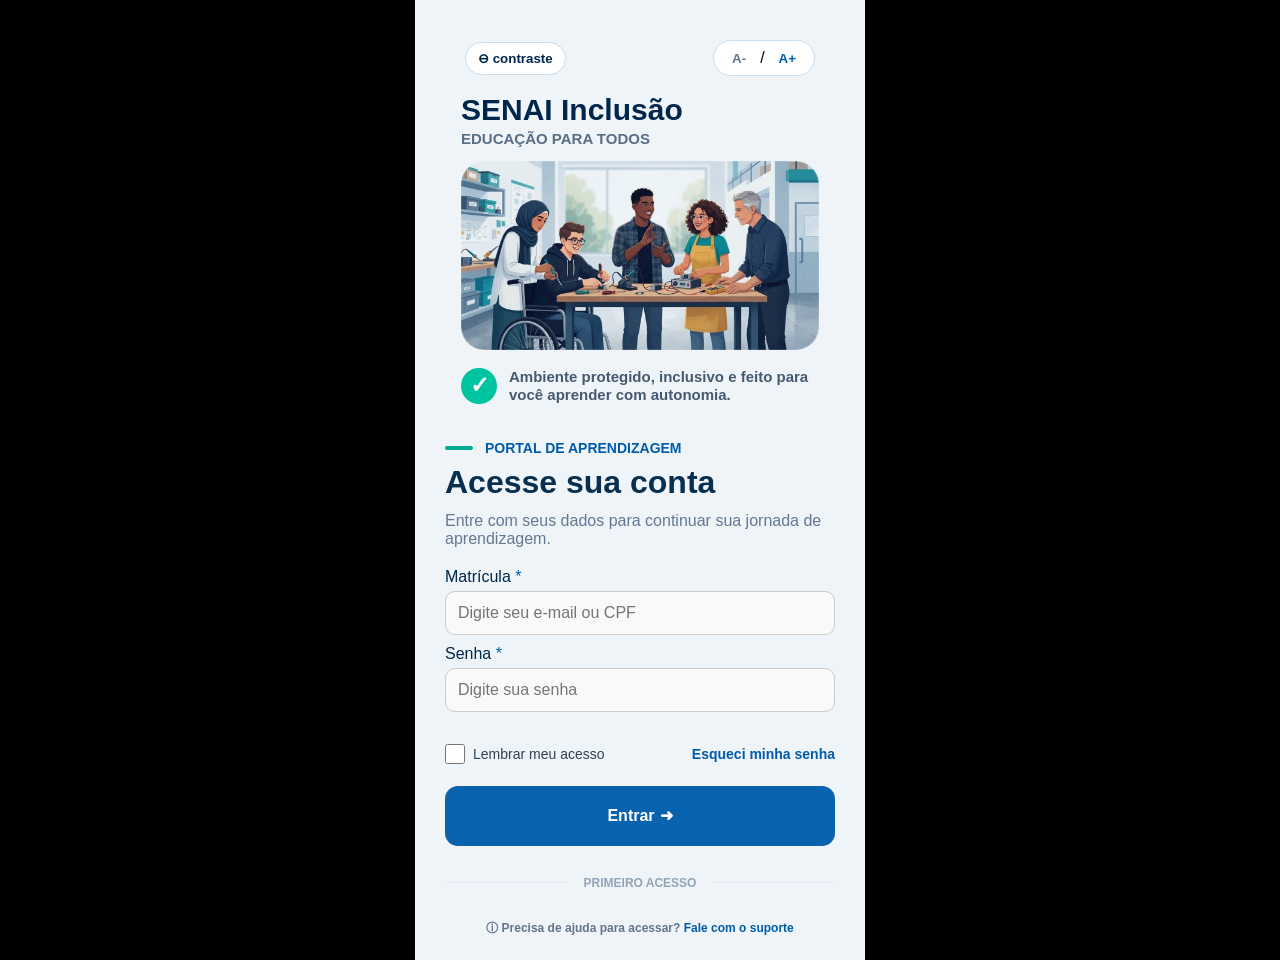
==== index.html @ f700d912 "mudança css" ====
<!DOCTYPE html>
<html lang="pt-BR">
<head>
    <meta charset="UTF-8">
    <meta name="viewport" content="width=device-width, initial-scale=1.0">
    <title>SENAI INCLUSÃO - login</title>

    <style>
    /* mudando a tela principal */
       
   body {
    margin: 0;
    padding: 0;

    width: 100%;
    min-height: 100vh;
    min-height: 100svh;

    font-family: Arial, sans-serif;
    background-color: black;

    display: flex;
    justify-content: center;
    align-items: flex-start;
}


    /*mudando para o formato mobile*/
form{
    background-color: #EEF4F8;
    padding : 30px;
    box-shadow: 0 0 20px color: green;
    width: 390px;
    height: 900px;
}
             
/*mudando os text de informação*/
input{
    width: 100%;
    padding: 12px;
    border: 1px solid #ccc;
    border-radius: 10px;
    font-size: 16px;
    box-sizing: border-box;
    margin-top: 5px;
    margin-bottom: 10px;
    background-color: #f9f9f9;
}

  /*tamanho da imagem*/
img{
    border-radius: 10px;
    width: 100%;
    mix-blend-mode: multiply;
}

/*mudando o local dos butões de cima*/
.acecibilidade{
    display: flex;
    justify-content: space-between;
    align-items: center;

    width: 100%;
    padding: 10px 20px;
    box-sizing: border-box;
}
/*mudando as cores e o tamanho*/
.contraste,
.tamanho-fonte {
    display: flex;
    justify-content: center;
    align-items: center;

    background-color: white;
    border: 1px solid #cbddeb;
    border-radius: 20px;
    padding: 8px 12px;
}
/*mudando a cor do constraste apenas*/
.contraste{
    color: #00274B;
}
/*mudando o tamanho*/
.tamanho-fonte {
    gap: 8px;
}

/*deixando os button bonitos e apresentaveis*/
button {
    background: none;
    border: none;
    cursor: pointer;
    color: #64748B;
    font-weight: bold;
}
/*mudando a cor do A+*/
.paint{
    color: #005CAA;
}

/*Ajustar proporção da imagem*/
.conteudo{
    width: 100%;
    max-width: 420px;
    padding: 16px;
    margin: 0 auto;
    box-sizing: border-box;
}

/*Ajustar proporção dos textos*/
.conteudo h1{
    font-size: 30px;
    color: #00274B;
    margin: 0 0 18px;
}

/*Ajustar proporção do tamanho do subtitulo, espaçamento etc*/
.subtitulo{
    font-size: 14px;
    color: #5A6E85;
    margin: 0 0 18px;
    font-size: 15px;
    font-weight: bold;

}

/*Ajustar largura desse texto com outro*/
.desc{
    line-height: 0.50;
}

/*Ajustar os textos com a proporção da imagem*/
.imagem-principal {
    width: 100%;
    height: auto;
    display: block;
    border-radius: 22px;
    margin-bottom: 18px;
}

/*Ajustar para ficar alinhado ao "emoji"*/
.descricao{
    display: flex;
    align-items: center;
    gap: 12px;


}

/*Imagem em volta do icone de confirmação verde*/
.icone-confirmacao{
    width: 36px;
    height: 36px;
    min-width: 36px;
    border-radius: 50%;
    background-color: #00C49F;
    color: white;

    display: flex;
    align-items: center;
    justify-content: center;

    font-size: 23px;
    font-weight: bold;
}

/*Ajustar texto e cor do titulo*/
.descricao p {
    margin: 0;
    color: #465970;
    font-size: 15px;
    font-weight: bold;
    line-height: 1.2;
}

/*Ajustar tamanho, cor e formatação do texto para os dados*/
.identificacao {
    display: flex;
    align-items: center;
    gap: 12px;

    color: #0061b5;
    font-weight: bold;
    font-size: 14px;
    margin-bottom: 12px;
}

/*Linha ao lado verde*/
.linha {
    width: 28px;
    height: 4px;
    background-color: #00A896;
    border-radius: 5px;
}

/*Ajustar tamanho do texto*/
h1 {
    color: #082f50;
    font-size: 32px;
    margin: 0 0 10px;
}

/*Ajustar espaçamento de texto*/
.descricao {
    color: #647894;
    font-size: 16px;
    line-height: 1.1;
    margin-bottom: 20px;
}

/*juntar os textos para ficarem mais proximos*/
.juntar-descricao{
    line-height: 0.90;
}

/*Mudar cor individualmente do asteristico*/
.asteristico{
    color: #005CAA;
}

/*ajustar posição da checkbox*/
.opcoes {
    display: flex;
    align-items: center;
    justify-content: space-between;
    gap: 8px;
    width: 100%;
    margin: 22px 0;
}

/*Ajustar fonte da frase da checkbox*/
.lembrar {
    display: flex;
    align-items: center;
    gap: 8px;
    white-space: nowrap;
    font-size: 14px;
    color: #334155;
    cursor: pointer;
}

/*Ajustar proporção do checkbox*/
.lembrar input {
    width: 20px;
    height: 20px;
    margin: 0;
    accent-color: #005CAA;
    cursor: pointer;
}

/*ajustar cor e posição do "esqueci minha senha"*/
.esqueci {
    font-size: 14px;
    font-weight: bold;
    color: #005CAA;
    white-space: nowrap;
}

/*Ajustando button*/
.entrar {
    height: 60px;
    box-sizing: border-box;

    display: flex;
    align-items: center;
    justify-content: center;
    gap: 5px;

    background-color: #0862ad;
    color: white;

    border: none;
    border-radius: 13px;
    
    font-weight: bold;
    text-decoration: none;

    cursor: pointer;
}

/*ajustando o local do divisor*/
.divisor {
    display: flex;
    align-items: center;
    gap: 16px;
    margin: 30px 0;
}

/*criando divisor ao lado*/
.divisor span {
    flex: 1;
    height: 1px;
    background-color: #E2E8F0;
}

/*mudando formatação dentro da divisão*/
.divisor p {
    margin: 0;
    color: #94A3B8;
    font-size: 12px;
    font-weight: bold;
    white-space: nowrap;
}

/*ajustando alinhamento do suporte */
.suporte{
    margin: 0;
    color: #64748B;
    font-size: 12px;
    font-weight: bold;
    white-space: nowrap;
}

/*tirando o sublinhamento e colocando uma nova cor */
.clique{
    text-decoration: none;
    color: #005CAA;
}

a{
 text-decoration: none;
 color:white
}
    </style>

</head>
<body>
    <form>
    
<div class="acecibilidade">
<button class="contraste">⊖ contraste</button>


<div class="tamanho-fonte">
<button>A-</button> 
<span>/</span>
<button class="paint">A+</button>
</div>

</div>

<div class="conteudo">

    <div class="desc">
<H1>SENAI Inclusão</H1>
<p class="subtitulo">EDUCAÇÃO PARA TODOS</p>

</div>

<img class="imagem-principal" src="/img/imagem trabalho.jpeg" alt="imagem da tela de login">

<div class="descricao">
    <div class="icone-confirmacao">✓</div>

<p>Ambiente protegido, inclusivo e feito para você aprender com autonomia.</p>

    </div>
</div>

<div class="login-pasta">

    <div class="identificacao">
    <span class="linha"></span>
    
    <span style="color: #005CAA;"> PORTAL DE APRENDIZAGEM</span>
    </div>
    

    <div class="juntar-descricao">
    <H1>Acesse sua conta</H1>
    <p class="descricao">Entre com seus dados para continuar sua jornada de aprendizagem.</p>
    </div>


     <label style="color: #00274B;" for="matricula">Matrícula <span class="asteristico">*</span></label>
        <div class="campo">
        <span></span>
    <input type="text"
    placeholder="Digite seu e-mail ou CPF"
    id="matricula">
    </div>


    <label style="color: #00274B;" for="senha">Senha <span class="asteristico">*</span></label>
        <div class="campo">
            <span></span>
    <input type="text"
    placeholder="Digite sua senha"
    id="senha">
     <span></span>

    <br>

    
<div class="opcoes">

    <label class="lembrar">
        <input type="checkbox">
        Lembrar meu acesso
    </label>

    <a class="esqueci" href="">Esqueci minha senha</a>

</div>

<center>
    <a href="telainicio.html" class="entrar">
    Entrar <span>➜</span>
    </a>
</center>


<div class="divisor">
    <span></span>
<p>PRIMEIRO ACESSO</p>
    <span></span>
</div>

<center>
<p class="suporte">
        ⓘ Precisa de ajuda para acessar?
        <a class="clique" href="">Fale com o suporte</a>
    </p>
</center>

</form>

</div>

</body>
</html>
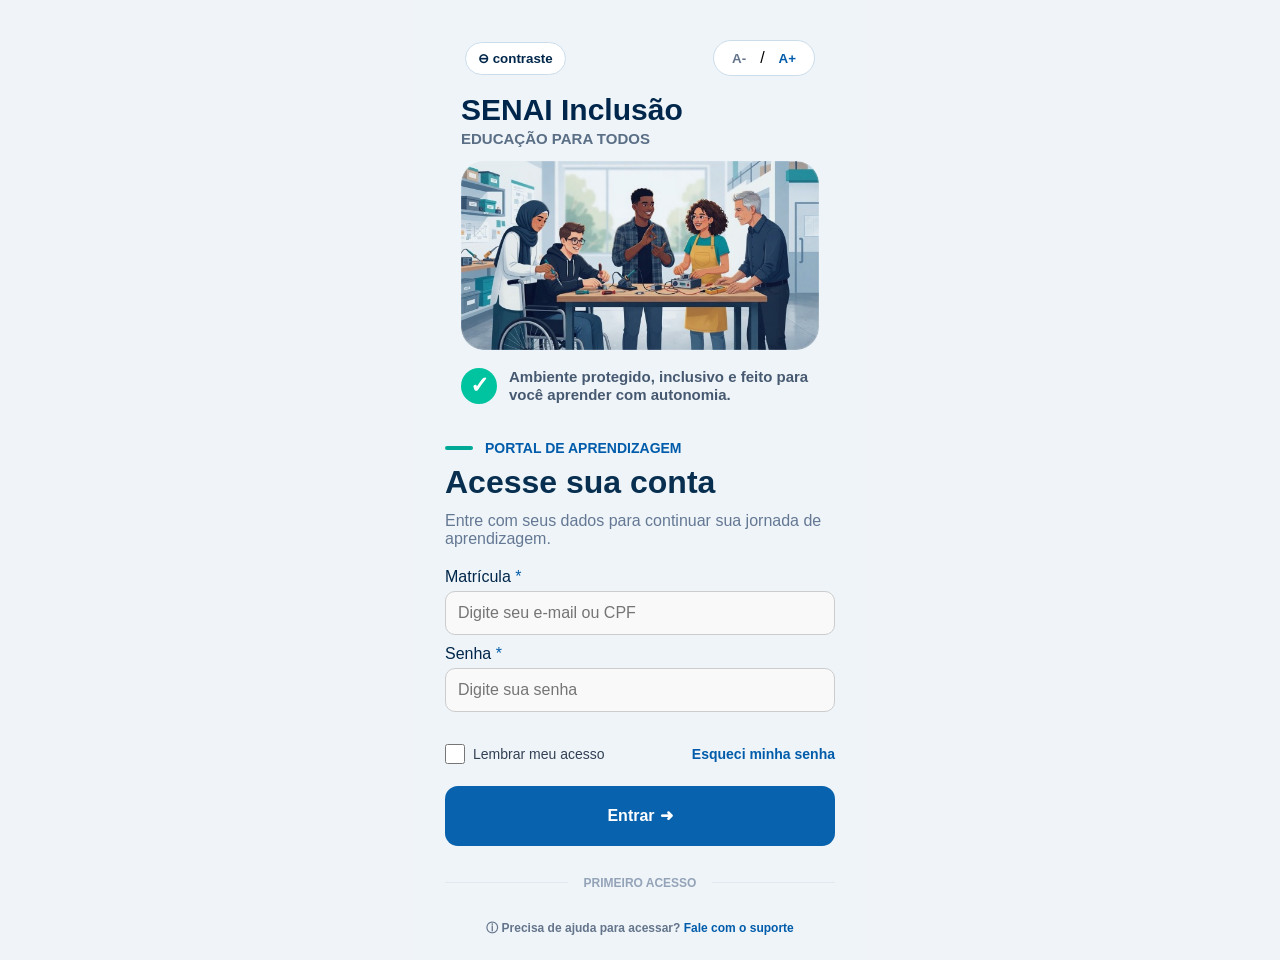
==== commit 6b1e4287: "mudança de rederecionamento e nova tela de rotas com testes de css fora de pastas criadas." ====
--- a/index.html
+++ b/index.html
@@ -5,328 +5,13 @@
     <meta name="viewport" content="width=device-width, initial-scale=1.0">
     <title>SENAI INCLUSÃO - login</title>
 
-    <style>
-    /* mudando a tela principal */
-       
-   body {
-    margin: 0;
-    padding: 0;
-
-    width: 100%;
-    min-height: 100vh;
-    min-height: 100svh;
-
-    font-family: Arial, sans-serif;
-    background-color: black;
-
-    display: flex;
-    justify-content: center;
-    align-items: flex-start;
-}
-
-
-    /*mudando para o formato mobile*/
-form{
-    background-color: #EEF4F8;
-    padding : 30px;
-    box-shadow: 0 0 20px color: green;
-    width: 390px;
-    height: 900px;
-}
-             
-/*mudando os text de informação*/
-input{
-    width: 100%;
-    padding: 12px;
-    border: 1px solid #ccc;
-    border-radius: 10px;
-    font-size: 16px;
-    box-sizing: border-box;
-    margin-top: 5px;
-    margin-bottom: 10px;
-    background-color: #f9f9f9;
-}
-
-  /*tamanho da imagem*/
-img{
-    border-radius: 10px;
-    width: 100%;
-    mix-blend-mode: multiply;
-}
-
-/*mudando o local dos butões de cima*/
-.acecibilidade{
-    display: flex;
-    justify-content: space-between;
-    align-items: center;
-
-    width: 100%;
-    padding: 10px 20px;
-    box-sizing: border-box;
-}
-/*mudando as cores e o tamanho*/
-.contraste,
-.tamanho-fonte {
-    display: flex;
-    justify-content: center;
-    align-items: center;
-
-    background-color: white;
-    border: 1px solid #cbddeb;
-    border-radius: 20px;
-    padding: 8px 12px;
-}
-/*mudando a cor do constraste apenas*/
-.contraste{
-    color: #00274B;
-}
-/*mudando o tamanho*/
-.tamanho-fonte {
-    gap: 8px;
-}
-
-/*deixando os button bonitos e apresentaveis*/
-button {
-    background: none;
-    border: none;
-    cursor: pointer;
-    color: #64748B;
-    font-weight: bold;
-}
-/*mudando a cor do A+*/
-.paint{
-    color: #005CAA;
-}
-
-/*Ajustar proporção da imagem*/
-.conteudo{
-    width: 100%;
-    max-width: 420px;
-    padding: 16px;
-    margin: 0 auto;
-    box-sizing: border-box;
-}
-
-/*Ajustar proporção dos textos*/
-.conteudo h1{
-    font-size: 30px;
-    color: #00274B;
-    margin: 0 0 18px;
-}
-
-/*Ajustar proporção do tamanho do subtitulo, espaçamento etc*/
-.subtitulo{
-    font-size: 14px;
-    color: #5A6E85;
-    margin: 0 0 18px;
-    font-size: 15px;
-    font-weight: bold;
-
-}
-
-/*Ajustar largura desse texto com outro*/
-.desc{
-    line-height: 0.50;
-}
-
-/*Ajustar os textos com a proporção da imagem*/
-.imagem-principal {
-    width: 100%;
-    height: auto;
-    display: block;
-    border-radius: 22px;
-    margin-bottom: 18px;
-}
-
-/*Ajustar para ficar alinhado ao "emoji"*/
-.descricao{
-    display: flex;
-    align-items: center;
-    gap: 12px;
-
-
-}
-
-/*Imagem em volta do icone de confirmação verde*/
-.icone-confirmacao{
-    width: 36px;
-    height: 36px;
-    min-width: 36px;
-    border-radius: 50%;
-    background-color: #00C49F;
-    color: white;
-
-    display: flex;
-    align-items: center;
-    justify-content: center;
-
-    font-size: 23px;
-    font-weight: bold;
-}
-
-/*Ajustar texto e cor do titulo*/
-.descricao p {
-    margin: 0;
-    color: #465970;
-    font-size: 15px;
-    font-weight: bold;
-    line-height: 1.2;
-}
-
-/*Ajustar tamanho, cor e formatação do texto para os dados*/
-.identificacao {
-    display: flex;
-    align-items: center;
-    gap: 12px;
-
-    color: #0061b5;
-    font-weight: bold;
-    font-size: 14px;
-    margin-bottom: 12px;
-}
-
-/*Linha ao lado verde*/
-.linha {
-    width: 28px;
-    height: 4px;
-    background-color: #00A896;
-    border-radius: 5px;
-}
-
-/*Ajustar tamanho do texto*/
-h1 {
-    color: #082f50;
-    font-size: 32px;
-    margin: 0 0 10px;
-}
-
-/*Ajustar espaçamento de texto*/
-.descricao {
-    color: #647894;
-    font-size: 16px;
-    line-height: 1.1;
-    margin-bottom: 20px;
-}
-
-/*juntar os textos para ficarem mais proximos*/
-.juntar-descricao{
-    line-height: 0.90;
-}
-
-/*Mudar cor individualmente do asteristico*/
-.asteristico{
-    color: #005CAA;
-}
-
-/*ajustar posição da checkbox*/
-.opcoes {
-    display: flex;
-    align-items: center;
-    justify-content: space-between;
-    gap: 8px;
-    width: 100%;
-    margin: 22px 0;
-}
-
-/*Ajustar fonte da frase da checkbox*/
-.lembrar {
-    display: flex;
-    align-items: center;
-    gap: 8px;
-    white-space: nowrap;
-    font-size: 14px;
-    color: #334155;
-    cursor: pointer;
-}
-
-/*Ajustar proporção do checkbox*/
-.lembrar input {
-    width: 20px;
-    height: 20px;
-    margin: 0;
-    accent-color: #005CAA;
-    cursor: pointer;
-}
-
-/*ajustar cor e posição do "esqueci minha senha"*/
-.esqueci {
-    font-size: 14px;
-    font-weight: bold;
-    color: #005CAA;
-    white-space: nowrap;
-}
-
-/*Ajustando button*/
-.entrar {
-    height: 60px;
-    box-sizing: border-box;
-
-    display: flex;
-    align-items: center;
-    justify-content: center;
-    gap: 5px;
-
-    background-color: #0862ad;
-    color: white;
-
-    border: none;
-    border-radius: 13px;
-    
-    font-weight: bold;
-    text-decoration: none;
-
-    cursor: pointer;
-}
-
-/*ajustando o local do divisor*/
-.divisor {
-    display: flex;
-    align-items: center;
-    gap: 16px;
-    margin: 30px 0;
-}
-
-/*criando divisor ao lado*/
-.divisor span {
-    flex: 1;
-    height: 1px;
-    background-color: #E2E8F0;
-}
-
-/*mudando formatação dentro da divisão*/
-.divisor p {
-    margin: 0;
-    color: #94A3B8;
-    font-size: 12px;
-    font-weight: bold;
-    white-space: nowrap;
-}
-
-/*ajustando alinhamento do suporte */
-.suporte{
-    margin: 0;
-    color: #64748B;
-    font-size: 12px;
-    font-weight: bold;
-    white-space: nowrap;
-}
-
-/*tirando o sublinhamento e colocando uma nova cor */
-.clique{
-    text-decoration: none;
-    color: #005CAA;
-}
-
-a{
- text-decoration: none;
- color:white
-}
-    </style>
+    <!--Rederecionamento css-->
+    <link rel="stylesheet" href="login.css">
 
 </head>
 <body>
     <form>
-    
+    <!--Inicio da tela-->
 <div class="acecibilidade">
 <button class="contraste">⊖ contraste</button>
 
@@ -338,7 +23,7 @@
 </div>
 
 </div>
-
+<!--Parte a cima da imagem colocando os textos-->
 <div class="conteudo">
 
     <div class="desc">
@@ -346,17 +31,17 @@
 <p class="subtitulo">EDUCAÇÃO PARA TODOS</p>
 
 </div>
-
+<!--imagem colocada-->
 <img class="imagem-principal" src="/img/imagem trabalho.jpeg" alt="imagem da tela de login">
 
 <div class="descricao">
     <div class="icone-confirmacao">✓</div>
-
+<!--textos abaixo da imagem-->
 <p>Ambiente protegido, inclusivo e feito para você aprender com autonomia.</p>
 
     </div>
 </div>
-
+<!--Local de login-->
 <div class="login-pasta">
 
     <div class="identificacao">
@@ -415,7 +100,7 @@
 <p>PRIMEIRO ACESSO</p>
     <span></span>
 </div>
-
+<!--rodapé do site - ajuda-->
 <center>
 <p class="suporte">
         ⓘ Precisa de ajuda para acessar?
--- a/login.css
+++ b/login.css
@@ -0,0 +1,315 @@
+       /* mudando a tela principal */
+       
+   body {
+    margin: 0;
+    padding: 0;
+
+    width: 100%;
+    min-height: 100vh;
+    min-height: 100svh;
+
+    font-family: Arial, sans-serif;
+    background-color: #F0F4F8;
+
+    display: flex;
+    justify-content: center;
+    align-items: flex-start;
+}
+
+
+    /*mudando para o formato mobile*/
+form{
+    background-color: #EEF4F8;
+    padding : 30px;
+    box-shadow: 0 0 20px color: green;
+    width: 390px;
+    height: 900px;
+}
+             
+/*mudando os text de informação*/
+input{
+    width: 100%;
+    padding: 12px;
+    border: 1px solid #ccc;
+    border-radius: 10px;
+    font-size: 16px;
+    box-sizing: border-box;
+    margin-top: 5px;
+    margin-bottom: 10px;
+    background-color: #f9f9f9;
+}
+
+  /*tamanho da imagem*/
+img{
+    border-radius: 10px;
+    width: 100%;
+    mix-blend-mode: multiply;
+}
+
+/*mudando o local dos butões de cima*/
+.acecibilidade{
+    display: flex;
+    justify-content: space-between;
+    align-items: center;
+
+    width: 100%;
+    padding: 10px 20px;
+    box-sizing: border-box;
+}
+/*mudando as cores e o tamanho*/
+.contraste,
+.tamanho-fonte {
+    display: flex;
+    justify-content: center;
+    align-items: center;
+
+    background-color: white;
+    border: 1px solid #cbddeb;
+    border-radius: 20px;
+    padding: 8px 12px;
+}
+/*mudando a cor do constraste apenas*/
+.contraste{
+    color: #00274B;
+}
+/*mudando o tamanho*/
+.tamanho-fonte {
+    gap: 8px;
+}
+
+/*deixando os button bonitos e apresentaveis*/
+button {
+    background: none;
+    border: none;
+    cursor: pointer;
+    color: #64748B;
+    font-weight: bold;
+}
+/*mudando a cor do A+*/
+.paint{
+    color: #005CAA;
+}
+
+/*Ajustar proporção da imagem*/
+.conteudo{
+    width: 100%;
+    max-width: 420px;
+    padding: 16px;
+    margin: 0 auto;
+    box-sizing: border-box;
+}
+
+/*Ajustar proporção dos textos*/
+.conteudo h1{
+    font-size: 30px;
+    color: #00274B;
+    margin: 0 0 18px;
+}
+
+/*Ajustar proporção do tamanho do subtitulo, espaçamento etc*/
+.subtitulo{
+    font-size: 14px;
+    color: #5A6E85;
+    margin: 0 0 18px;
+    font-size: 15px;
+    font-weight: bold;
+
+}
+
+/*Ajustar largura desse texto com outro*/
+.desc{
+    line-height: 0.50;
+}
+
+/*Ajustar os textos com a proporção da imagem*/
+.imagem-principal {
+    width: 100%;
+    height: auto;
+    display: block;
+    border-radius: 22px;
+    margin-bottom: 18px;
+}
+
+/*Ajustar para ficar alinhado ao "emoji"*/
+.descricao{
+    display: flex;
+    align-items: center;
+    gap: 12px;
+
+
+}
+
+/*Imagem em volta do icone de confirmação verde*/
+.icone-confirmacao{
+    width: 36px;
+    height: 36px;
+    min-width: 36px;
+    border-radius: 50%;
+    background-color: #00C49F;
+    color: white;
+
+    display: flex;
+    align-items: center;
+    justify-content: center;
+
+    font-size: 23px;
+    font-weight: bold;
+}
+
+/*Ajustar texto e cor do titulo*/
+.descricao p {
+    margin: 0;
+    color: #465970;
+    font-size: 15px;
+    font-weight: bold;
+    line-height: 1.2;
+}
+
+/*Ajustar tamanho, cor e formatação do texto para os dados*/
+.identificacao {
+    display: flex;
+    align-items: center;
+    gap: 12px;
+
+    color: #0061b5;
+    font-weight: bold;
+    font-size: 14px;
+    margin-bottom: 12px;
+}
+
+/*Linha ao lado verde*/
+.linha {
+    width: 28px;
+    height: 4px;
+    background-color: #00A896;
+    border-radius: 5px;
+}
+
+/*Ajustar tamanho do texto*/
+h1 {
+    color: #082f50;
+    font-size: 32px;
+    margin: 0 0 10px;
+}
+
+/*Ajustar espaçamento de texto*/
+.descricao {
+    color: #647894;
+    font-size: 16px;
+    line-height: 1.1;
+    margin-bottom: 20px;
+}
+
+/*juntar os textos para ficarem mais proximos*/
+.juntar-descricao{
+    line-height: 0.90;
+}
+
+/*Mudar cor individualmente do asteristico*/
+.asteristico{
+    color: #005CAA;
+}
+
+/*ajustar posição da checkbox*/
+.opcoes {
+    display: flex;
+    align-items: center;
+    justify-content: space-between;
+    gap: 8px;
+    width: 100%;
+    margin: 22px 0;
+}
+
+/*Ajustar fonte da frase da checkbox*/
+.lembrar {
+    display: flex;
+    align-items: center;
+    gap: 8px;
+    white-space: nowrap;
+    font-size: 14px;
+    color: #334155;
+    cursor: pointer;
+}
+
+/*Ajustar proporção do checkbox*/
+.lembrar input {
+    width: 20px;
+    height: 20px;
+    margin: 0;
+    accent-color: #005CAA;
+    cursor: pointer;
+}
+
+/*ajustar cor e posição do "esqueci minha senha"*/
+.esqueci {
+    font-size: 14px;
+    font-weight: bold;
+    color: #005CAA;
+    white-space: nowrap;
+}
+
+/*Ajustando button*/
+.entrar {
+    height: 60px;
+    box-sizing: border-box;
+
+    display: flex;
+    align-items: center;
+    justify-content: center;
+    gap: 5px;
+
+    background-color: #0862ad;
+    color: white;
+
+    border: none;
+    border-radius: 13px;
+    
+    font-weight: bold;
+    text-decoration: none;
+
+    cursor: pointer;
+}
+
+/*ajustando o local do divisor*/
+.divisor {
+    display: flex;
+    align-items: center;
+    gap: 16px;
+    margin: 30px 0;
+}
+
+/*criando divisor ao lado*/
+.divisor span {
+    flex: 1;
+    height: 1px;
+    background-color: #E2E8F0;
+}
+
+/*mudando formatação dentro da divisão*/
+.divisor p {
+    margin: 0;
+    color: #94A3B8;
+    font-size: 12px;
+    font-weight: bold;
+    white-space: nowrap;
+}
+
+/*ajustando alinhamento do suporte */
+.suporte{
+    margin: 0;
+    color: #64748B;
+    font-size: 12px;
+    font-weight: bold;
+    white-space: nowrap;
+}
+
+/*tirando o sublinhamento e colocando uma nova cor */
+.clique{
+    text-decoration: none;
+    color: #005CAA;
+}
+
+a{
+ text-decoration: none;
+ color:white
+}
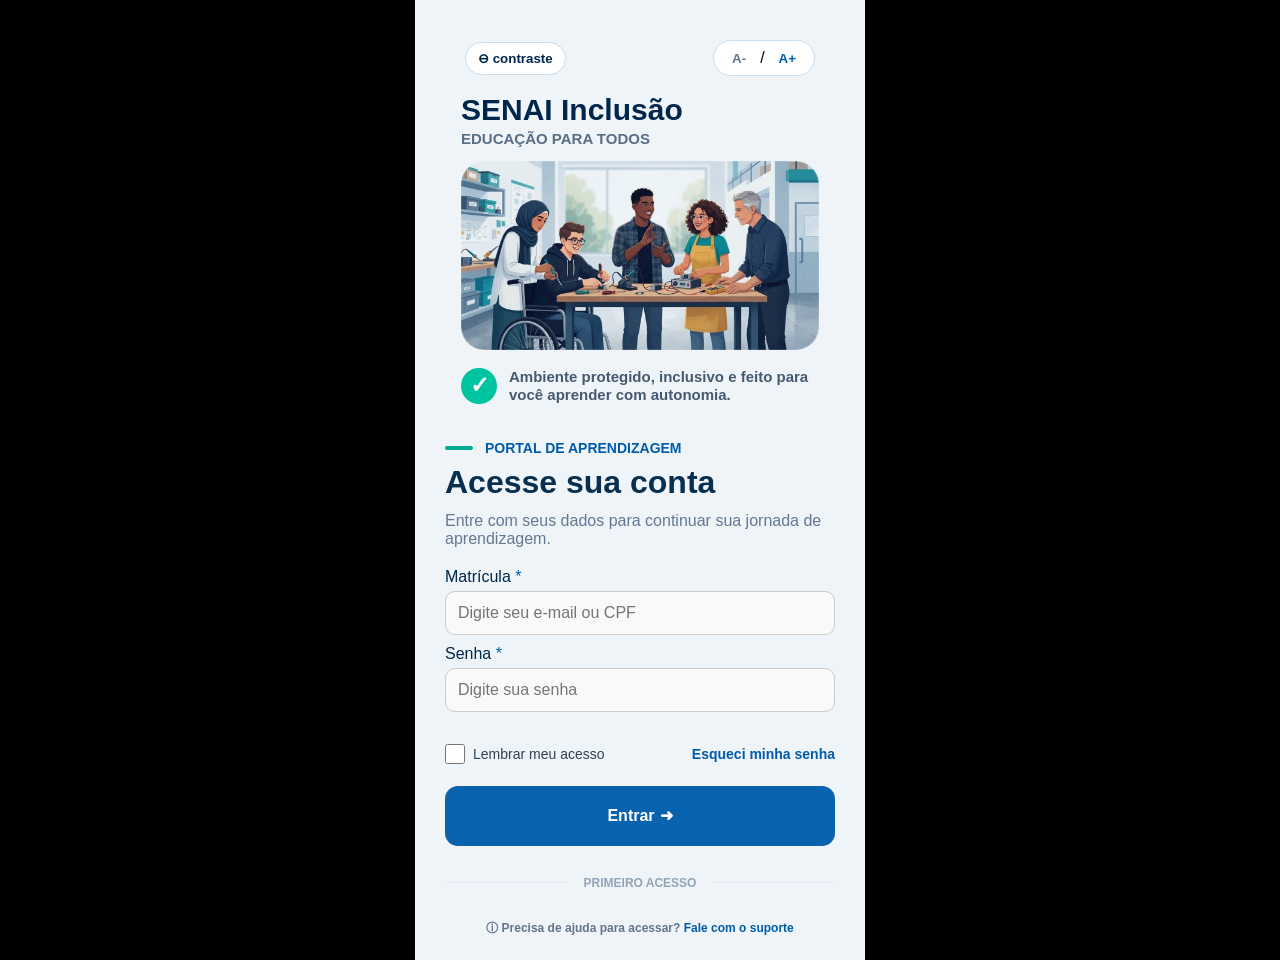
==== commit 6bd6c64d: "comentei nos codigos e ajustei alguns erros imperceptiveis" ====
--- a/index.html
+++ b/index.html
@@ -6,7 +6,7 @@
     <title>SENAI INCLUSÃO - login</title>
 
     <!--Rederecionamento css-->
-    <link rel="stylesheet" href="login.css">
+    <link rel="stylesheet" href="/css/login.css">
 
 </head>
 <body>
--- a/css/login.css
+++ b/css/login.css
@@ -0,0 +1,315 @@
+       /* mudando a tela principal */
+       
+   body {
+    margin: 0;
+    padding: 0;
+
+    width: 100%;
+    min-height: 100vh;
+    min-height: 100svh;
+
+    font-family: Arial, sans-serif;
+    background-color: black;
+
+    display: flex;
+    justify-content: center;
+    align-items: flex-start;
+}
+
+
+    /*mudando para o formato mobile*/
+form{
+    background-color: #EEF4F8;
+    padding : 30px;
+    box-shadow: 0 0 20px color: green;
+    width: 390px;
+    height: 900px;
+}
+             
+/*mudando os text de informação*/
+input{
+    width: 100%;
+    padding: 12px;
+    border: 1px solid #ccc;
+    border-radius: 10px;
+    font-size: 16px;
+    box-sizing: border-box;
+    margin-top: 5px;
+    margin-bottom: 10px;
+    background-color: #f9f9f9;
+}
+
+  /*tamanho da imagem*/
+img{
+    border-radius: 10px;
+    width: 100%;
+    mix-blend-mode: multiply;
+}
+
+/*mudando o local dos butões de cima*/
+.acecibilidade{
+    display: flex;
+    justify-content: space-between;
+    align-items: center;
+
+    width: 100%;
+    padding: 10px 20px;
+    box-sizing: border-box;
+}
+/*mudando as cores e o tamanho*/
+.contraste,
+.tamanho-fonte {
+    display: flex;
+    justify-content: center;
+    align-items: center;
+
+    background-color: white;
+    border: 1px solid #cbddeb;
+    border-radius: 20px;
+    padding: 8px 12px;
+}
+/*mudando a cor do constraste apenas*/
+.contraste{
+    color: #00274B;
+}
+/*mudando o tamanho*/
+.tamanho-fonte {
+    gap: 8px;
+}
+
+/*deixando os button bonitos e apresentaveis*/
+button {
+    background: none;
+    border: none;
+    cursor: pointer;
+    color: #64748B;
+    font-weight: bold;
+}
+/*mudando a cor do A+*/
+.paint{
+    color: #005CAA;
+}
+
+/*Ajustar proporção da imagem*/
+.conteudo{
+    width: 100%;
+    max-width: 420px;
+    padding: 16px;
+    margin: 0 auto;
+    box-sizing: border-box;
+}
+
+/*Ajustar proporção dos textos*/
+.conteudo h1{
+    font-size: 30px;
+    color: #00274B;
+    margin: 0 0 18px;
+}
+
+/*Ajustar proporção do tamanho do subtitulo, espaçamento etc*/
+.subtitulo{
+    font-size: 14px;
+    color: #5A6E85;
+    margin: 0 0 18px;
+    font-size: 15px;
+    font-weight: bold;
+
+}
+
+/*Ajustar largura desse texto com outro*/
+.desc{
+    line-height: 0.50;
+}
+
+/*Ajustar os textos com a proporção da imagem*/
+.imagem-principal {
+    width: 100%;
+    height: auto;
+    display: block;
+    border-radius: 22px;
+    margin-bottom: 18px;
+}
+
+/*Ajustar para ficar alinhado ao "emoji"*/
+.descricao{
+    display: flex;
+    align-items: center;
+    gap: 12px;
+
+
+}
+
+/*Imagem em volta do icone de confirmação verde*/
+.icone-confirmacao{
+    width: 36px;
+    height: 36px;
+    min-width: 36px;
+    border-radius: 50%;
+    background-color: #00C49F;
+    color: white;
+
+    display: flex;
+    align-items: center;
+    justify-content: center;
+
+    font-size: 23px;
+    font-weight: bold;
+}
+
+/*Ajustar texto e cor do titulo*/
+.descricao p {
+    margin: 0;
+    color: #465970;
+    font-size: 15px;
+    font-weight: bold;
+    line-height: 1.2;
+}
+
+/*Ajustar tamanho, cor e formatação do texto para os dados*/
+.identificacao {
+    display: flex;
+    align-items: center;
+    gap: 12px;
+
+    color: #0061b5;
+    font-weight: bold;
+    font-size: 14px;
+    margin-bottom: 12px;
+}
+
+/*Linha ao lado verde*/
+.linha {
+    width: 28px;
+    height: 4px;
+    background-color: #00A896;
+    border-radius: 5px;
+}
+
+/*Ajustar tamanho do texto*/
+h1 {
+    color: #082f50;
+    font-size: 32px;
+    margin: 0 0 10px;
+}
+
+/*Ajustar espaçamento de texto*/
+.descricao {
+    color: #647894;
+    font-size: 16px;
+    line-height: 1.1;
+    margin-bottom: 20px;
+}
+
+/*juntar os textos para ficarem mais proximos*/
+.juntar-descricao{
+    line-height: 0.90;
+}
+
+/*Mudar cor individualmente do asteristico*/
+.asteristico{
+    color: #005CAA;
+}
+
+/*ajustar posição da checkbox*/
+.opcoes {
+    display: flex;
+    align-items: center;
+    justify-content: space-between;
+    gap: 8px;
+    width: 100%;
+    margin: 22px 0;
+}
+
+/*Ajustar fonte da frase da checkbox*/
+.lembrar {
+    display: flex;
+    align-items: center;
+    gap: 8px;
+    white-space: nowrap;
+    font-size: 14px;
+    color: #334155;
+    cursor: pointer;
+}
+
+/*Ajustar proporção do checkbox*/
+.lembrar input {
+    width: 20px;
+    height: 20px;
+    margin: 0;
+    accent-color: #005CAA;
+    cursor: pointer;
+}
+
+/*ajustar cor e posição do "esqueci minha senha"*/
+.esqueci {
+    font-size: 14px;
+    font-weight: bold;
+    color: #005CAA;
+    white-space: nowrap;
+}
+
+/*Ajustando button*/
+.entrar {
+    height: 60px;
+    box-sizing: border-box;
+
+    display: flex;
+    align-items: center;
+    justify-content: center;
+    gap: 5px;
+
+    background-color: #0862ad;
+    color: white;
+
+    border: none;
+    border-radius: 13px;
+    
+    font-weight: bold;
+    text-decoration: none;
+
+    cursor: pointer;
+}
+
+/*ajustando o local do divisor*/
+.divisor {
+    display: flex;
+    align-items: center;
+    gap: 16px;
+    margin: 30px 0;
+}
+
+/*criando divisor ao lado*/
+.divisor span {
+    flex: 1;
+    height: 1px;
+    background-color: #E2E8F0;
+}
+
+/*mudando formatação dentro da divisão*/
+.divisor p {
+    margin: 0;
+    color: #94A3B8;
+    font-size: 12px;
+    font-weight: bold;
+    white-space: nowrap;
+}
+
+/*ajustando alinhamento do suporte */
+.suporte{
+    margin: 0;
+    color: #64748B;
+    font-size: 12px;
+    font-weight: bold;
+    white-space: nowrap;
+}
+
+/*tirando o sublinhamento e colocando uma nova cor */
+.clique{
+    text-decoration: none;
+    color: #005CAA;
+}
+
+a{
+ text-decoration: none;
+ color:white
+}
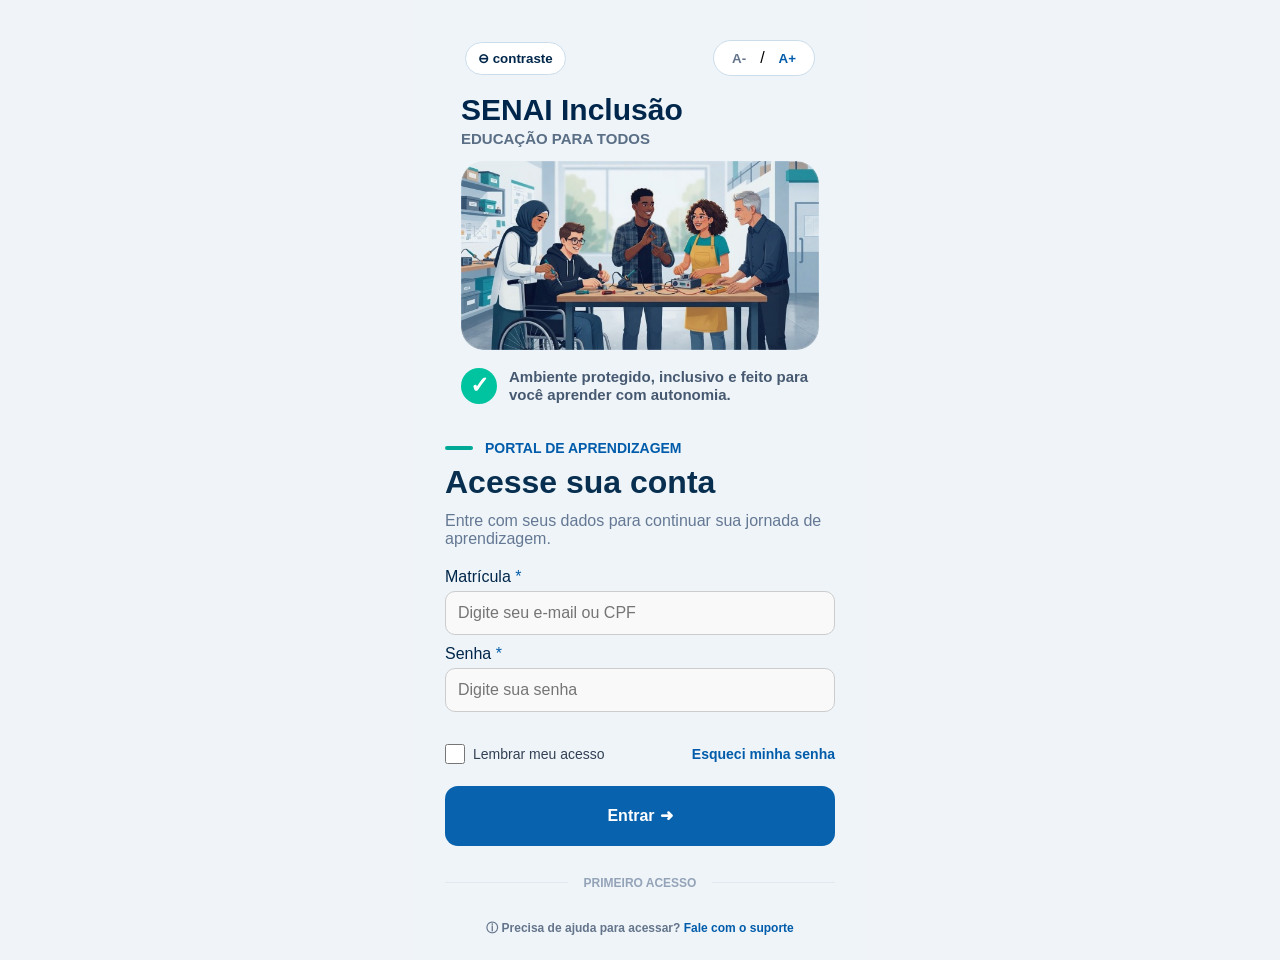
==== commit 0e4374eb: "ligação de css" ====
--- a/index.html
+++ b/index.html
@@ -6,7 +6,7 @@
     <title>SENAI INCLUSÃO - login</title>
 
     <!--Rederecionamento css-->
-    <link rel="stylesheet" href="/css/login.css">
+    <link rel="stylesheet" href="login.css">
 
 </head>
 <body>
@@ -32,7 +32,7 @@
 
 </div>
 <!--imagem colocada-->
-<img class="imagem-principal" src="/img/imagem trabalho.jpeg" alt="imagem da tela de login">
+<img class="imagem-principal" src="imagem trabalho.jpeg" alt="imagem da tela de login">
 
 <div class="descricao">
     <div class="icone-confirmacao">✓</div>
--- a/login.css
+++ b/login.css
@@ -0,0 +1,315 @@
+       /* mudando a tela principal para responsivo  */
+       
+   body {
+    margin: 0;
+    padding: 0;
+
+    width: 100%;
+    min-height: 100vh;
+    min-height: 100svh;
+
+    font-family: Arial, sans-serif;
+    background-color: #F0F4F8;
+
+    display: flex;
+    justify-content: center;
+    align-items: flex-start;
+}
+
+
+    /*mudando para o formato mobile*/
+form{
+    background-color: #EEF4F8;
+    padding : 30px;
+    box-shadow: 0 0 20px color: green;
+    width: 390px;
+    height: 900px;
+}
+             
+/*mudando os text de informação*/
+input{
+    width: 100%;
+    padding: 12px;
+    border: 1px solid #ccc;
+    border-radius: 10px;
+    font-size: 16px;
+    box-sizing: border-box;
+    margin-top: 5px;
+    margin-bottom: 10px;
+    background-color: #f9f9f9;
+}
+
+  /*tamanho da imagem*/
+img{
+    border-radius: 10px;
+    width: 100%;
+    mix-blend-mode: multiply;
+}
+
+/*mudando o local dos butões de cima*/
+.acecibilidade{
+    display: flex;
+    justify-content: space-between;
+    align-items: center;
+
+    width: 100%;
+    padding: 10px 20px;
+    box-sizing: border-box;
+}
+/*mudando as cores e o tamanho*/
+.contraste,
+.tamanho-fonte {
+    display: flex;
+    justify-content: center;
+    align-items: center;
+
+    background-color: white;
+    border: 1px solid #cbddeb;
+    border-radius: 20px;
+    padding: 8px 12px;
+}
+/*mudando a cor do constraste apenas*/
+.contraste{
+    color: #00274B;
+}
+/*mudando o tamanho*/
+.tamanho-fonte {
+    gap: 8px;
+}
+
+/*deixando os button bonitos e apresentaveis*/
+button {
+    background: none;
+    border: none;
+    cursor: pointer;
+    color: #64748B;
+    font-weight: bold;
+}
+/*mudando a cor do A+*/
+.paint{
+    color: #005CAA;
+}
+
+/*Ajustar proporção da imagem*/
+.conteudo{
+    width: 100%;
+    max-width: 420px;
+    padding: 16px;
+    margin: 0 auto;
+    box-sizing: border-box;
+}
+
+/*Ajustar proporção dos textos*/
+.conteudo h1{
+    font-size: 30px;
+    color: #00274B;
+    margin: 0 0 18px;
+}
+
+/*Ajustar proporção do tamanho do subtitulo, espaçamento etc*/
+.subtitulo{
+    font-size: 14px;
+    color: #5A6E85;
+    margin: 0 0 18px;
+    font-size: 15px;
+    font-weight: bold;
+
+}
+
+/*Ajustar largura desse texto com outro*/
+.desc{
+    line-height: 0.50;
+}
+
+/*Ajustar os textos com a proporção da imagem*/
+.imagem-principal {
+    width: 100%;
+    height: auto;
+    display: block;
+    border-radius: 22px;
+    margin-bottom: 18px;
+}
+
+/*Ajustar para ficar alinhado ao "emoji"*/
+.descricao{
+    display: flex;
+    align-items: center;
+    gap: 12px;
+
+
+}
+
+/*Imagem em volta do icone de confirmação verde*/
+.icone-confirmacao{
+    width: 36px;
+    height: 36px;
+    min-width: 36px;
+    border-radius: 50%;
+    background-color: #00C49F;
+    color: white;
+
+    display: flex;
+    align-items: center;
+    justify-content: center;
+
+    font-size: 23px;
+    font-weight: bold;
+}
+
+/*Ajustar texto e cor do titulo*/
+.descricao p {
+    margin: 0;
+    color: #465970;
+    font-size: 15px;
+    font-weight: bold;
+    line-height: 1.2;
+}
+
+/*Ajustar tamanho, cor e formatação do texto para os dados*/
+.identificacao {
+    display: flex;
+    align-items: center;
+    gap: 12px;
+
+    color: #0061b5;
+    font-weight: bold;
+    font-size: 14px;
+    margin-bottom: 12px;
+}
+
+/*Linha ao lado verde*/
+.linha {
+    width: 28px;
+    height: 4px;
+    background-color: #00A896;
+    border-radius: 5px;
+}
+
+/*Ajustar tamanho do texto*/
+h1 {
+    color: #082f50;
+    font-size: 32px;
+    margin: 0 0 10px;
+}
+
+/*Ajustar espaçamento de texto*/
+.descricao {
+    color: #647894;
+    font-size: 16px;
+    line-height: 1.1;
+    margin-bottom: 20px;
+}
+
+/*juntar os textos para ficarem mais proximos*/
+.juntar-descricao{
+    line-height: 0.90;
+}
+
+/*Mudar cor individualmente do asteristico*/
+.asteristico{
+    color: #005CAA;
+}
+
+/*ajustar posição da checkbox*/
+.opcoes {
+    display: flex;
+    align-items: center;
+    justify-content: space-between;
+    gap: 8px;
+    width: 100%;
+    margin: 22px 0;
+}
+
+/*Ajustar fonte da frase da checkbox*/
+.lembrar {
+    display: flex;
+    align-items: center;
+    gap: 8px;
+    white-space: nowrap;
+    font-size: 14px;
+    color: #334155;
+    cursor: pointer;
+}
+
+/*Ajustar proporção do checkbox*/
+.lembrar input {
+    width: 20px;
+    height: 20px;
+    margin: 0;
+    accent-color: #005CAA;
+    cursor: pointer;
+}
+
+/*ajustar cor e posição do "esqueci minha senha"*/
+.esqueci {
+    font-size: 14px;
+    font-weight: bold;
+    color: #005CAA;
+    white-space: nowrap;
+}
+
+/*Ajustando button*/
+.entrar {
+    height: 60px;
+    box-sizing: border-box;
+
+    display: flex;
+    align-items: center;
+    justify-content: center;
+    gap: 5px;
+
+    background-color: #0862ad;
+    color: white;
+
+    border: none;
+    border-radius: 13px;
+    
+    font-weight: bold;
+    text-decoration: none;
+
+    cursor: pointer;
+}
+
+/*ajustando o local do divisor*/
+.divisor {
+    display: flex;
+    align-items: center;
+    gap: 16px;
+    margin: 30px 0;
+}
+
+/*criando divisor ao lado*/
+.divisor span {
+    flex: 1;
+    height: 1px;
+    background-color: #E2E8F0;
+}
+
+/*mudando formatação dentro da divisão*/
+.divisor p {
+    margin: 0;
+    color: #94A3B8;
+    font-size: 12px;
+    font-weight: bold;
+    white-space: nowrap;
+}
+
+/*ajustando alinhamento do suporte */
+.suporte{
+    margin: 0;
+    color: #64748B;
+    font-size: 12px;
+    font-weight: bold;
+    white-space: nowrap;
+}
+
+/*tirando o sublinhamento e colocando uma nova cor */
+.clique{
+    text-decoration: none;
+    color: #005CAA;
+}
+
+a{
+ text-decoration: none;
+ color:white
+}
